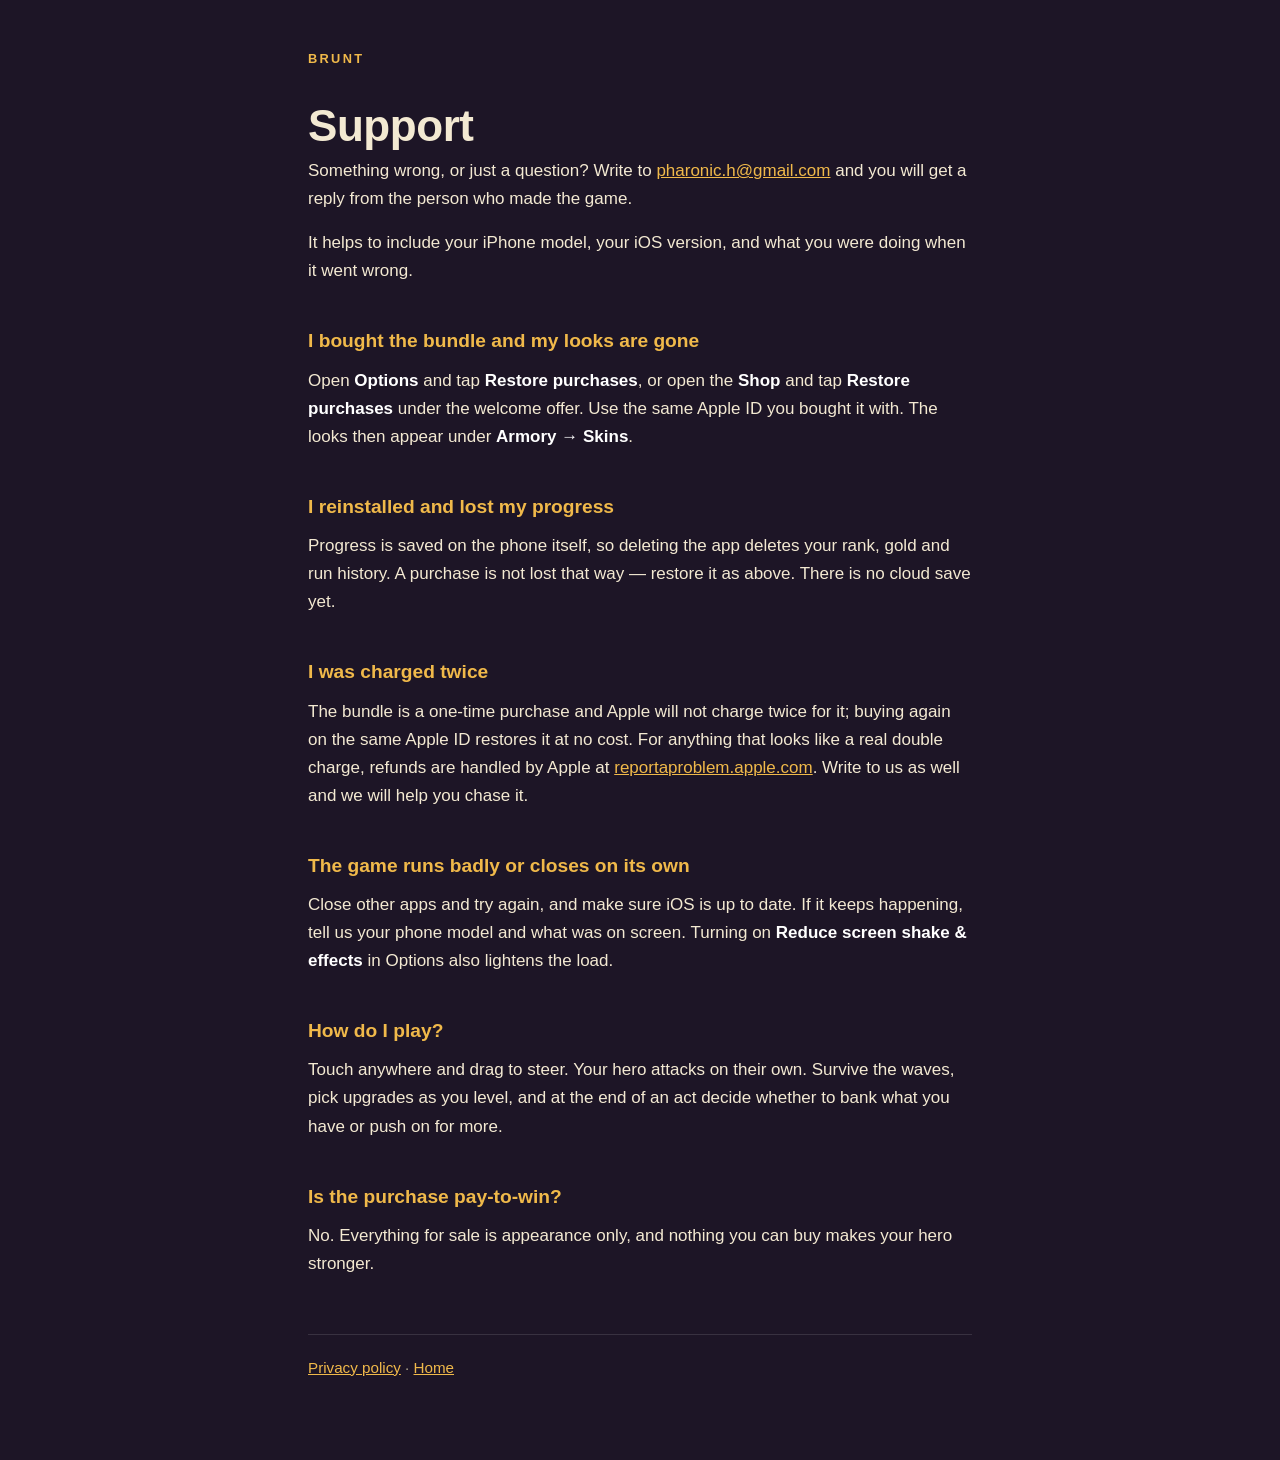
==== support.html @ 0e8035fa "BRUNT site: privacy, support and front door Co-Authored-By: Claude Fable 5.1 <noreply@anthropic.com>" ====
<!doctype html>
<html lang="en">
<head>
<meta charset="utf-8">
<meta name="viewport" content="width=device-width, initial-scale=1">
<title>Support · BRUNT</title>
<link rel="stylesheet" href="style.css">
</head>
<body>
<main>
  <p class="eyebrow"><a href="./">BRUNT</a></p>
  <h1>Support</h1>
  <p>Something wrong, or just a question? Write to
  <a href="mailto:pharonic.h@gmail.com">pharonic.h@gmail.com</a> and you will
  get a reply from the person who made the game.</p>
  <p>It helps to include your iPhone model, your iOS version, and what you were
  doing when it went wrong.</p>

  <h2>I bought the bundle and my looks are gone</h2>
  <p>Open <b>Options</b> and tap <b>Restore purchases</b>, or open the
  <b>Shop</b> and tap <b>Restore purchases</b> under the welcome offer. Use the
  same Apple ID you bought it with. The looks then appear under
  <b>Armory → Skins</b>.</p>

  <h2>I reinstalled and lost my progress</h2>
  <p>Progress is saved on the phone itself, so deleting the app deletes your
  rank, gold and run history. A purchase is not lost that way — restore it as
  above. There is no cloud save yet.</p>

  <h2>I was charged twice</h2>
  <p>The bundle is a one-time purchase and Apple will not charge twice for it;
  buying again on the same Apple ID restores it at no cost. For anything that
  looks like a real double charge, refunds are handled by Apple at
  <a href="https://reportaproblem.apple.com" target="_blank" rel="noopener">reportaproblem.apple.com</a>.
  Write to us as well and we will help you chase it.</p>

  <h2>The game runs badly or closes on its own</h2>
  <p>Close other apps and try again, and make sure iOS is up to date. If it
  keeps happening, tell us your phone model and what was on screen. Turning on
  <b>Reduce screen shake &amp; effects</b> in Options also lightens the load.</p>

  <h2>How do I play?</h2>
  <p>Touch anywhere and drag to steer. Your hero attacks on their own. Survive
  the waves, pick upgrades as you level, and at the end of an act decide whether
  to bank what you have or push on for more.</p>

  <h2>Is the purchase pay-to-win?</h2>
  <p>No. Everything for sale is appearance only, and nothing you can buy makes
  your hero stronger.</p>

  <p class="foot"><a href="privacy.html">Privacy policy</a> · <a href="./">Home</a></p>
</main>
</body>
</html>
---- style.css ----
/* The BRUNT site. Two pages App Review follows (privacy, support) and a front
   door, so they are built for reading rather than for effect: one column, large
   type, high contrast, and no webfont to wait on. */
:root {
  --ink: #f3e9d2;
  --muted: #b3a88f;
  --gold: #f0b94a;
  --bg: #17111f;
  --panel: #211829;
}
* { box-sizing: border-box; }
html { -webkit-text-size-adjust: 100%; }
body {
  margin: 0;
  background: var(--bg);
  color: var(--ink);
  font: 400 17px/1.65 ui-sans-serif, -apple-system, "Segoe UI", Roboto, Helvetica, Arial, sans-serif;
}
main {
  max-width: 44rem;
  margin: 0 auto;
  padding: 3rem 1.25rem 4rem;
}
.eyebrow {
  margin: 0 0 2rem;
  font-weight: 700;
  letter-spacing: .18em;
  text-transform: uppercase;
  font-size: .8rem;
}
.eyebrow a { color: var(--gold); text-decoration: none; }
h1 {
  margin: 0 0 .35rem;
  font-size: clamp(2rem, 7vw, 2.75rem);
  line-height: 1.15;
  letter-spacing: -.01em;
}
h2 {
  margin: 2.5rem 0 .6rem;
  font-size: 1.2rem;
  color: var(--gold);
}
p, ul { margin: 0 0 1rem; }
ul { padding-left: 1.2rem; }
li { margin-bottom: .4rem; }
a { color: var(--gold); }
b { color: #fff; font-weight: 600; }
.updated { color: var(--muted); font-size: .95rem; margin-bottom: 2rem; }
.foot {
  margin-top: 3.5rem;
  padding-top: 1.25rem;
  border-top: 1px solid #ffffff1f;
  color: var(--muted);
  font-size: .95rem;
}
.lede { font-size: 1.15rem; color: #ffffffd9; }
.card {
  background: var(--panel);
  border: 1px solid #ffffff14;
  border-radius: 14px;
  padding: 1.25rem 1.4rem;
  margin: 1.5rem 0;
}
@media (prefers-color-scheme: light) {
  /* The page is dark on purpose, to sit beside the game. Light mode only
     softens the contrast rather than inverting into something else. */
  :root { --bg: #1d1526; }
}
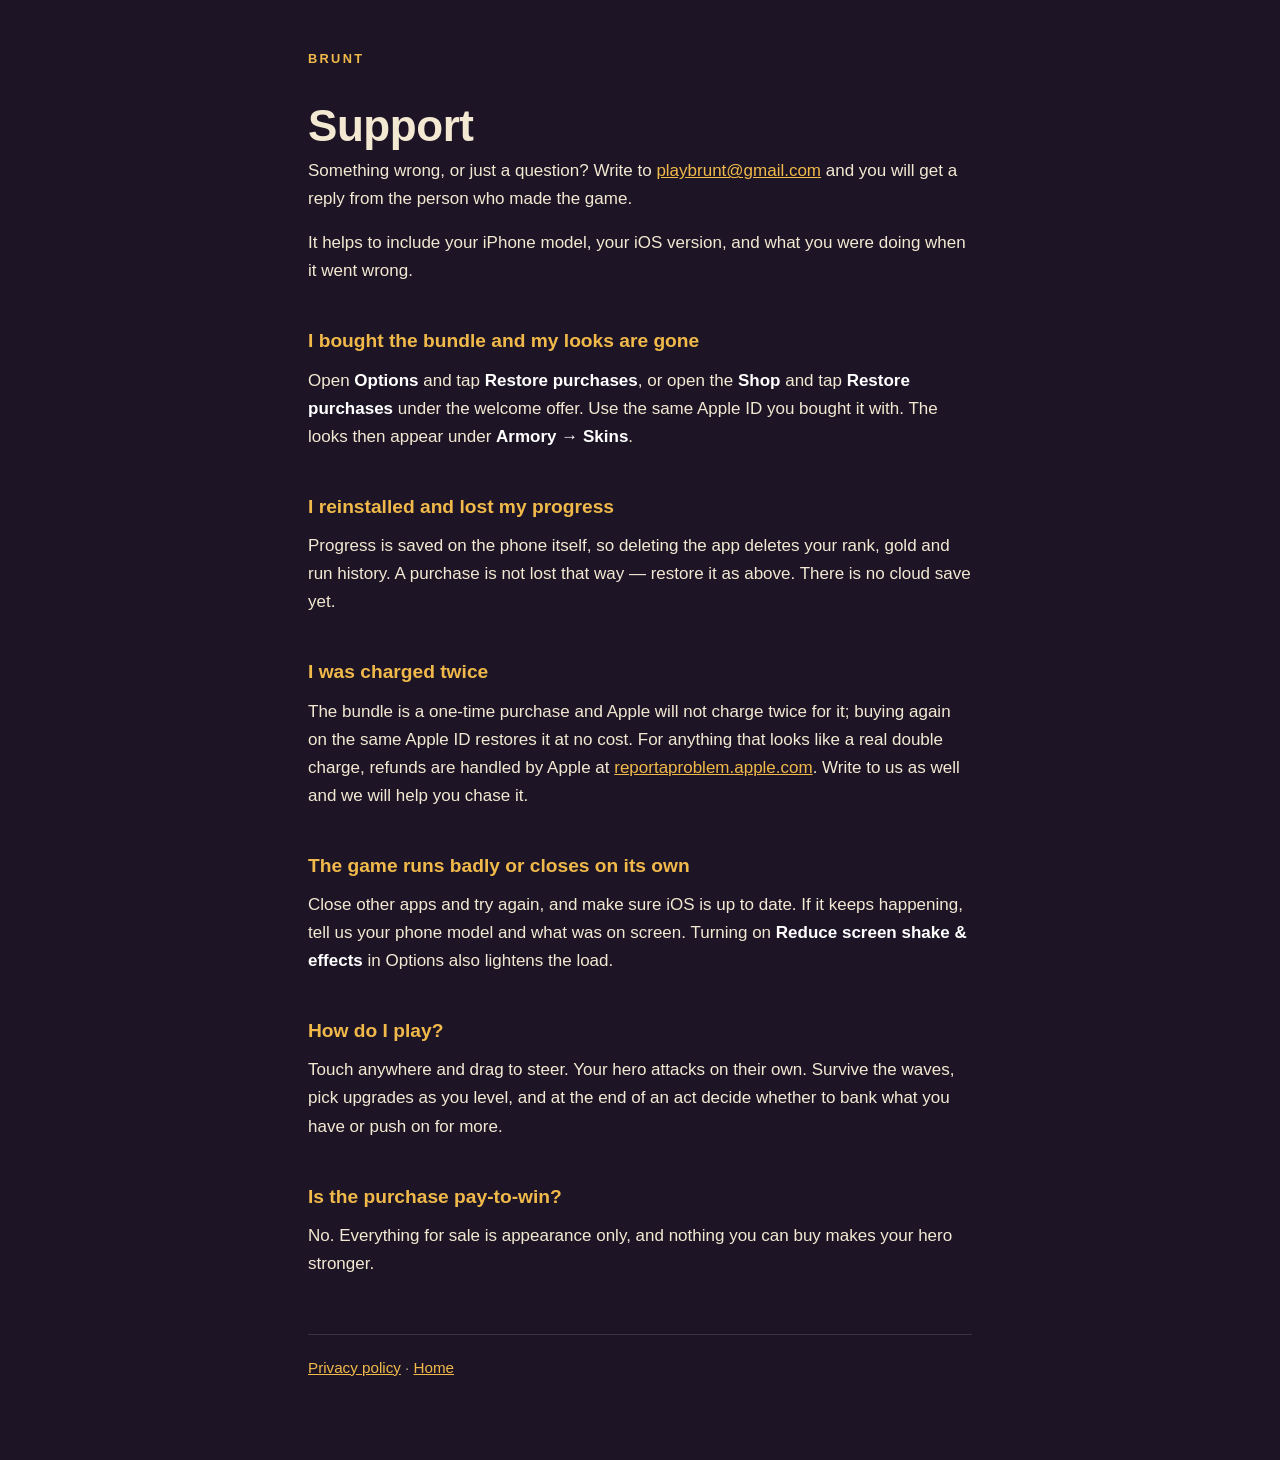
==== commit 09a15bfc: "Contact address is playbrunt@gmail.com" ====
--- a/support.html
+++ b/support.html
@@ -11,7 +11,7 @@
   <p class="eyebrow"><a href="./">BRUNT</a></p>
   <h1>Support</h1>
   <p>Something wrong, or just a question? Write to
-  <a href="mailto:pharonic.h@gmail.com">pharonic.h@gmail.com</a> and you will
+  <a href="mailto:playbrunt@gmail.com">playbrunt@gmail.com</a> and you will
   get a reply from the person who made the game.</p>
   <p>It helps to include your iPhone model, your iOS version, and what you were
   doing when it went wrong.</p>
